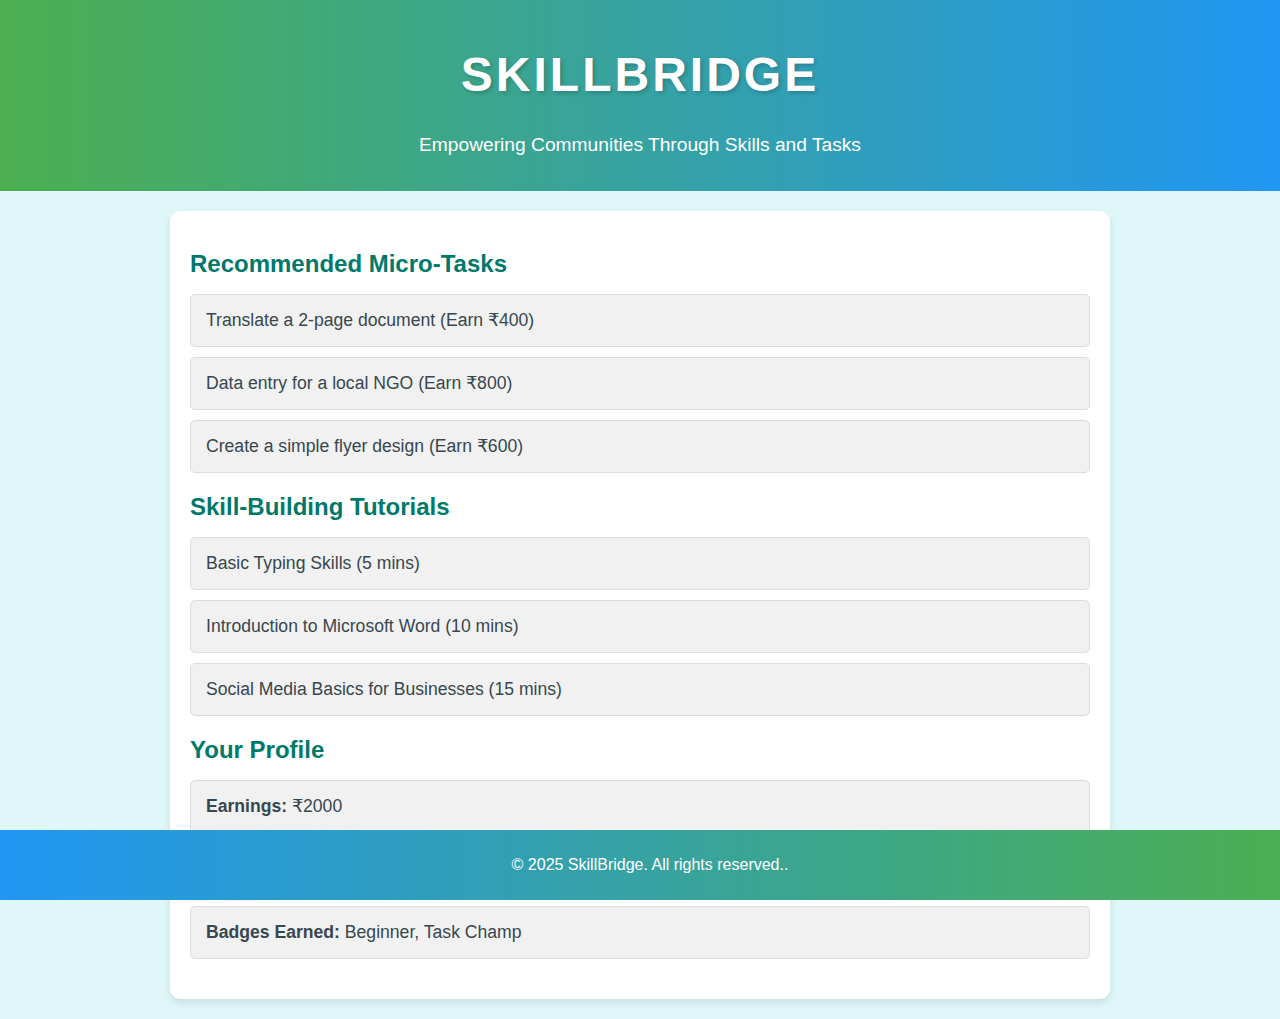
==== sb.html @ 9ab5acec "second commit" ====
<!DOCTYPE html>
<html lang="en">
<head>
    <meta charset="UTF-8">
    <meta name="viewport" content="width=device-width, initial-scale=1.0">
    <title>SkillBridge</title>
    <style>
        body {
            font-family: Helvetica, Arial, sans-serif;
            margin: 0;
            padding: 0;
            background-color: #e0f7fa;
        }
        header {
            background: linear-gradient(90deg, #4CAF50, #2196F3);
            color: white;
            padding: 15px 20px;
            text-align: center;
        }
        header h1 {
            font-size: 3em;
            letter-spacing: 3px;
            text-transform: uppercase;
            font-weight: bold;
            text-shadow: 2px 2px 4px rgba(0, 0, 0, 0.2);
        }
        header p {
            font-size: 1.2em;
        }
        .container {
            max-width: 900px;
            margin: 20px auto;
            padding: 20px;
            background: white;
            border-radius: 10px;
            box-shadow: 0 4px 8px rgba(0, 0, 0, 0.1);
        }
        .section {
            margin-bottom: 20px;
        }
        .section h2 {
            margin-bottom: 10px;
            color: #00796B;
            font-weight: bold;
        }
        .task-list, .skills-list, .profile-info {
            list-style-type: none;
            padding: 0;
        }
        .task-list li, .skills-list li, .profile-info li {
            margin: 10px 0;
            padding: 15px;
            background: #f1f1f1;
            border: 1px solid #ddd;
            border-radius: 5px;
            font-size: 1.1em;
            color: #37474F;
        }
        footer {
            text-align: center;
            padding: 10px;
            background: linear-gradient(90deg, #2196F3, #4CAF50);
            color: white;
            position: fixed;
            bottom: 0;
            width: 100%;
            font-size: 1em;
        }
    </style>
</head>
<body>
    <header>
        <h1>SkillBridge</h1>
        <p>Empowering Communities Through Skills and Tasks</p>
    </header>

    <div class="container">
        <div class="section">
            <h2>Recommended Micro-Tasks</h2>
            <ul class="task-list">
                <li>Translate a 2-page document (Earn ₹400)</li>
                <li>Data entry for a local NGO (Earn ₹800)</li>
                <li>Create a simple flyer design (Earn ₹600)</li>
            </ul>
        </div>

        <div class="section">
            <h2>Skill-Building Tutorials</h2>
            <ul class="skills-list">
                <li>Basic Typing Skills (5 mins)</li>
                <li>Introduction to Microsoft Word (10 mins)</li>
                <li>Social Media Basics for Businesses (15 mins)</li>
            </ul>
        </div>

        <div class="section">
            <h2>Your Profile</h2>
            <ul class="profile-info">
                <li><strong>Earnings:</strong> ₹2000</li>
                <li><strong>Completed Tasks:</strong> 3</li>
                <li><strong>Badges Earned:</strong> Beginner, Task Champ</li>
            </ul>
        </div>
    </div>

    <footer>
        <p>&copy; 2025 SkillBridge. All rights reserved..</p>
    </footer>
</body>
</html>
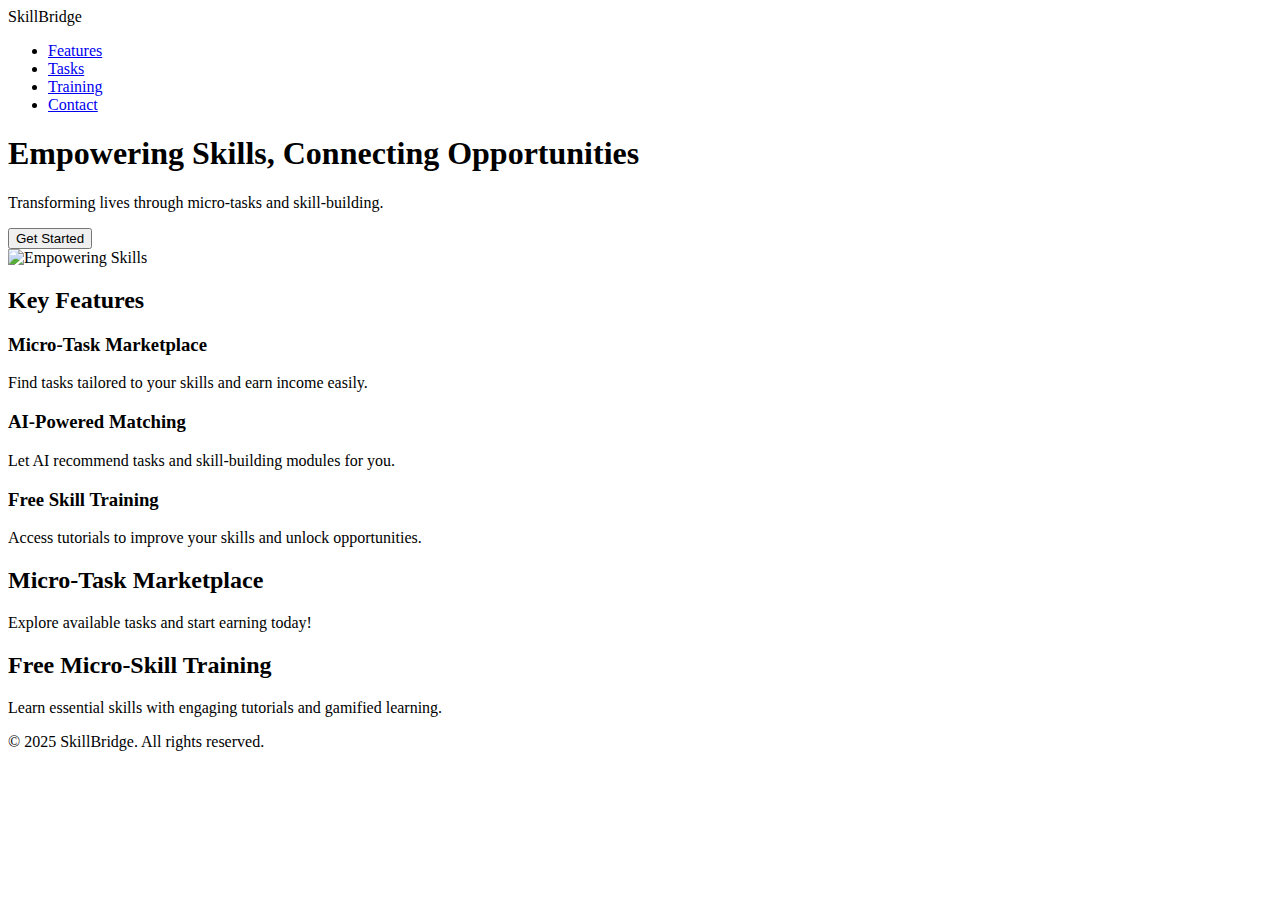
==== commit 6cd64078: "pushing html" ====
--- a/sb.html
+++ b/sb.html
@@ -1,110 +1,70 @@
 <!DOCTYPE html>
 <html lang="en">
 <head>
-    <meta charset="UTF-8">
-    <meta name="viewport" content="width=device-width, initial-scale=1.0">
-    <title>SkillBridge</title>
-    <style>
-        body {
-            font-family: Helvetica, Arial, sans-serif;
-            margin: 0;
-            padding: 0;
-            background-color: #e0f7fa;
-        }
-        header {
-            background: linear-gradient(90deg, #4CAF50, #2196F3);
-            color: white;
-            padding: 15px 20px;
-            text-align: center;
-        }
-        header h1 {
-            font-size: 3em;
-            letter-spacing: 3px;
-            text-transform: uppercase;
-            font-weight: bold;
-            text-shadow: 2px 2px 4px rgba(0, 0, 0, 0.2);
-        }
-        header p {
-            font-size: 1.2em;
-        }
-        .container {
-            max-width: 900px;
-            margin: 20px auto;
-            padding: 20px;
-            background: white;
-            border-radius: 10px;
-            box-shadow: 0 4px 8px rgba(0, 0, 0, 0.1);
-        }
-        .section {
-            margin-bottom: 20px;
-        }
-        .section h2 {
-            margin-bottom: 10px;
-            color: #00796B;
-            font-weight: bold;
-        }
-        .task-list, .skills-list, .profile-info {
-            list-style-type: none;
-            padding: 0;
-        }
-        .task-list li, .skills-list li, .profile-info li {
-            margin: 10px 0;
-            padding: 15px;
-            background: #f1f1f1;
-            border: 1px solid #ddd;
-            border-radius: 5px;
-            font-size: 1.1em;
-            color: #37474F;
-        }
-        footer {
-            text-align: center;
-            padding: 10px;
-            background: linear-gradient(90deg, #2196F3, #4CAF50);
-            color: white;
-            position: fixed;
-            bottom: 0;
-            width: 100%;
-            font-size: 1em;
-        }
-    </style>
+  <meta charset="UTF-8">
+  <meta name="viewport" content="width=device-width, initial-scale=1.0">
+  <title>SkillBridge - Empowering Skills, Connecting Opportunities</title>
+  <link rel="stylesheet" href="styles.css">
+  <link href="https://fonts.googleapis.com/css2?family=Roboto:wght@400;500;700&display=swap" rel="stylesheet">
 </head>
 <body>
-    <header>
-        <h1>SkillBridge</h1>
-        <p>Empowering Communities Through Skills and Tasks</p>
-    </header>
+  <header>
+    <nav>
+      <div class="logo">SkillBridge</div>
+      <ul class="nav-links">
+        <li><a href="#features">Features</a></li>
+        <li><a href="#tasks">Tasks</a></li>
+        <li><a href="#training">Training</a></li>
+        <li><a href="#contact">Contact</a></li>
+      </ul>
+    </nav>
+  </header>
 
-    <div class="container">
-        <div class="section">
-            <h2>Recommended Micro-Tasks</h2>
-            <ul class="task-list">
-                <li>Translate a 2-page document (Earn ₹400)</li>
-                <li>Data entry for a local NGO (Earn ₹800)</li>
-                <li>Create a simple flyer design (Earn ₹600)</li>
-            </ul>
-        </div>
+  <section id="hero">
+    <div class="hero-content">
+      <h1>Empowering Skills, Connecting Opportunities</h1>
+      <p>Transforming lives through micro-tasks and skill-building.</p>
+      <button id="get-started">Get Started</button>
+    </div>
+    <div class="hero-image">
+      <img src="hero-image-placeholder.jpg" alt="Empowering Skills">
+    </div>
+  </section>
 
-        <div class="section">
-            <h2>Skill-Building Tutorials</h2>
-            <ul class="skills-list">
-                <li>Basic Typing Skills (5 mins)</li>
-                <li>Introduction to Microsoft Word (10 mins)</li>
-                <li>Social Media Basics for Businesses (15 mins)</li>
-            </ul>
-        </div>
+  <section id="features" class="section">
+    <h2>Key Features</h2>
+    <div class="feature-grid">
+      <div class="feature-item">
+        <h3>Micro-Task Marketplace</h3>
+        <p>Find tasks tailored to your skills and earn income easily.</p>
+      </div>
+      <div class="feature-item">
+        <h3>AI-Powered Matching</h3>
+        <p>Let AI recommend tasks and skill-building modules for you.</p>
+      </div>
+      <div class="feature-item">
+        <h3>Free Skill Training</h3>
+        <p>Access tutorials to improve your skills and unlock opportunities.</p>
+      </div>
+    </div>
+  </section>
 
-        <div class="section">
-            <h2>Your Profile</h2>
-            <ul class="profile-info">
-                <li><strong>Earnings:</strong> ₹2000</li>
-                <li><strong>Completed Tasks:</strong> 3</li>
-                <li><strong>Badges Earned:</strong> Beginner, Task Champ</li>
-            </ul>
-        </div>
+  <section id="tasks" class="section">
+    <h2>Micro-Task Marketplace</h2>
+    <p>Explore available tasks and start earning today!</p>
+  </section>
+
+  <section id="training" class="section">
+    <h2>Free Micro-Skill Training</h2>
+    <p>Learn essential skills with engaging tutorials and gamified learning.</p>
+  </section>
+
+  <footer>
+    <div class="footer-content">
+      <p>&copy; 2025 SkillBridge. All rights reserved.</p>
     </div>
+  </footer>
 
-    <footer>
-        <p>&copy; 2025 SkillBridge. All rights reserved..</p>
-    </footer>
+  <script src="script.js"></script>
 </body>
 </html>
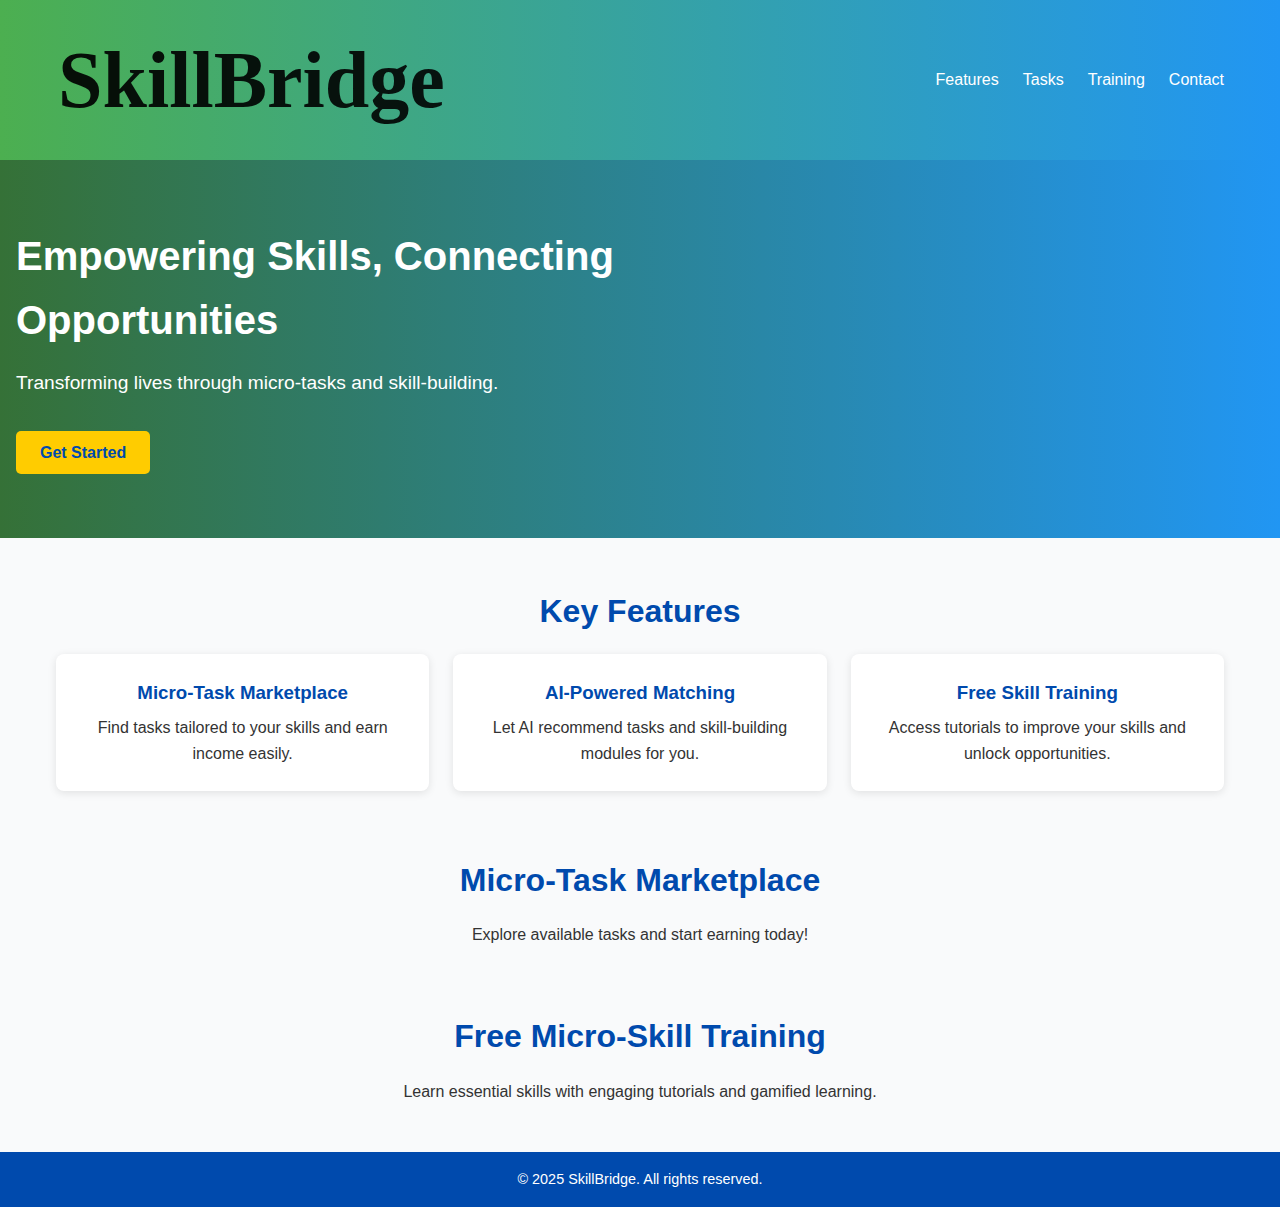
==== commit bbe9a470: "Update sb.html" ====
--- a/sb.html
+++ b/sb.html
@@ -5,7 +5,26 @@
   <meta name="viewport" content="width=device-width, initial-scale=1.0">
   <title>SkillBridge - Empowering Skills, Connecting Opportunities</title>
   <link rel="stylesheet" href="styles.css">
-  <link href="https://fonts.googleapis.com/css2?family=Roboto:wght@400;500;700&display=swap" rel="stylesheet">
+  <style>
+    /* Apply Copperplate font globally */
+    body {
+      font-family: 'Lucida Console', 'Roboto', sans-serif;
+    }
+
+    header .logo {
+      font-family: 'Tahoma', serif;
+      font-size: 5rem;
+      font-weight: bold;
+      background: linear-gradient(90deg, #000000ea, #000000e2);
+      -webkit-background-clip: text;
+      -webkit-text-fill-color: transparent;
+      background-clip: text;
+    }
+
+    h1, h2, h3, p, button {
+      font-family: 'Helvetica', 'Roboto', sans-serif;
+    }
+  </style>
 </head>
 <body>
   <header>
@@ -25,9 +44,6 @@
       <h1>Empowering Skills, Connecting Opportunities</h1>
       <p>Transforming lives through micro-tasks and skill-building.</p>
       <button id="get-started">Get Started</button>
-    </div>
-    <div class="hero-image">
-      <img src="hero-image-placeholder.jpg" alt="Empowering Skills">
     </div>
   </section>
 
--- a/styles.css
+++ b/styles.css
@@ -0,0 +1,145 @@
+/* General Reset */
+* {
+    margin: 0;
+    padding: 0;
+    box-sizing: border-box;
+  }
+  
+  body {
+    font-family: 'Roboto', sans-serif;
+    color: #333;
+    background-color: #f9fafb;
+    line-height: 1.6;
+  }
+  
+  /* Header */
+  header {
+    background: linear-gradient(90deg, #4CAF50, #2196F3);
+    padding: 1rem 0;
+  }
+  
+  header nav {
+    max-width: 1200px;
+    margin: 0 auto;
+    display: flex;
+    justify-content: space-between;
+    align-items: center;
+    padding: 0 1rem;
+  }
+  
+  header .logo {
+    color: #fff;
+    font-size: 3rem;
+    font-weight: bold;
+    margin-left: 2px;
+  }
+  
+  header .nav-links {
+    list-style: none;
+    display: flex;
+  }
+  
+  header .nav-links li {
+    margin-left: 1.5rem;
+  }
+  
+  header .nav-links a {
+    text-decoration: none;
+    color: #fff;
+    font-weight: 500;
+    transition: color 0.3s ease;
+  }
+  
+  header .nav-links a:hover {
+    color: #ffcc00;
+  }
+  
+  /* Hero Section */
+  #hero {
+    display: flex;
+    align-items: center;
+    justify-content: space-between;
+    padding: 4rem 1rem;
+    background: linear-gradient(90deg, #357137, #2196F3);
+    color: #fff;
+  }
+  
+  #hero .hero-content {
+    max-width: 50%;
+  }
+  
+  #hero h1 {
+    font-size: 2.5rem;
+    margin-bottom: 1rem;
+  }
+  
+  #hero p {
+    font-size: 1.2rem;
+    margin-bottom: 2rem;
+  }
+  
+  #hero button {
+    background-color: #ffcc00;
+    color: #004aad;
+    border: none;
+    padding: 0.8rem 1.5rem;
+    font-size: 1rem;
+    font-weight: bold;
+    border-radius: 5px;
+    cursor: pointer;
+    transition: background 0.3s ease;
+  }
+  
+  #hero button:hover {
+    background-color: #ffd633;
+  }
+  
+  #hero .hero-image img {
+    max-width: 100%;
+    border-radius: 10px;
+  }
+  
+  /* Section Styling */
+  .section {
+    max-width: 1200px;
+    margin: 2rem auto;
+    padding: 1rem;
+    text-align: center;
+  }
+  
+  .section h2 {
+    font-size: 2rem;
+    color: #004aad;
+    margin-bottom: 1rem;
+  }
+  
+  .feature-grid {
+    display: grid;
+    grid-template-columns: repeat(auto-fit, minmax(300px, 1fr));
+    gap: 1.5rem;
+  }
+  
+  .feature-item {
+    background: #fff;
+    padding: 1.5rem;
+    border-radius: 8px;
+    box-shadow: 0 2px 8px rgba(0, 0, 0, 0.1);
+  }
+  
+  .feature-item h3 {
+    color: #004aad;
+    margin-bottom: 0.5rem;
+  }
+  
+  /* Footer */
+  footer {
+    background-color: #004aad;
+    color: #fff;
+    padding: 1rem 0;
+    text-align: center;
+  }
+  
+  footer p {
+    font-size: 0.9rem;
+  }
+  
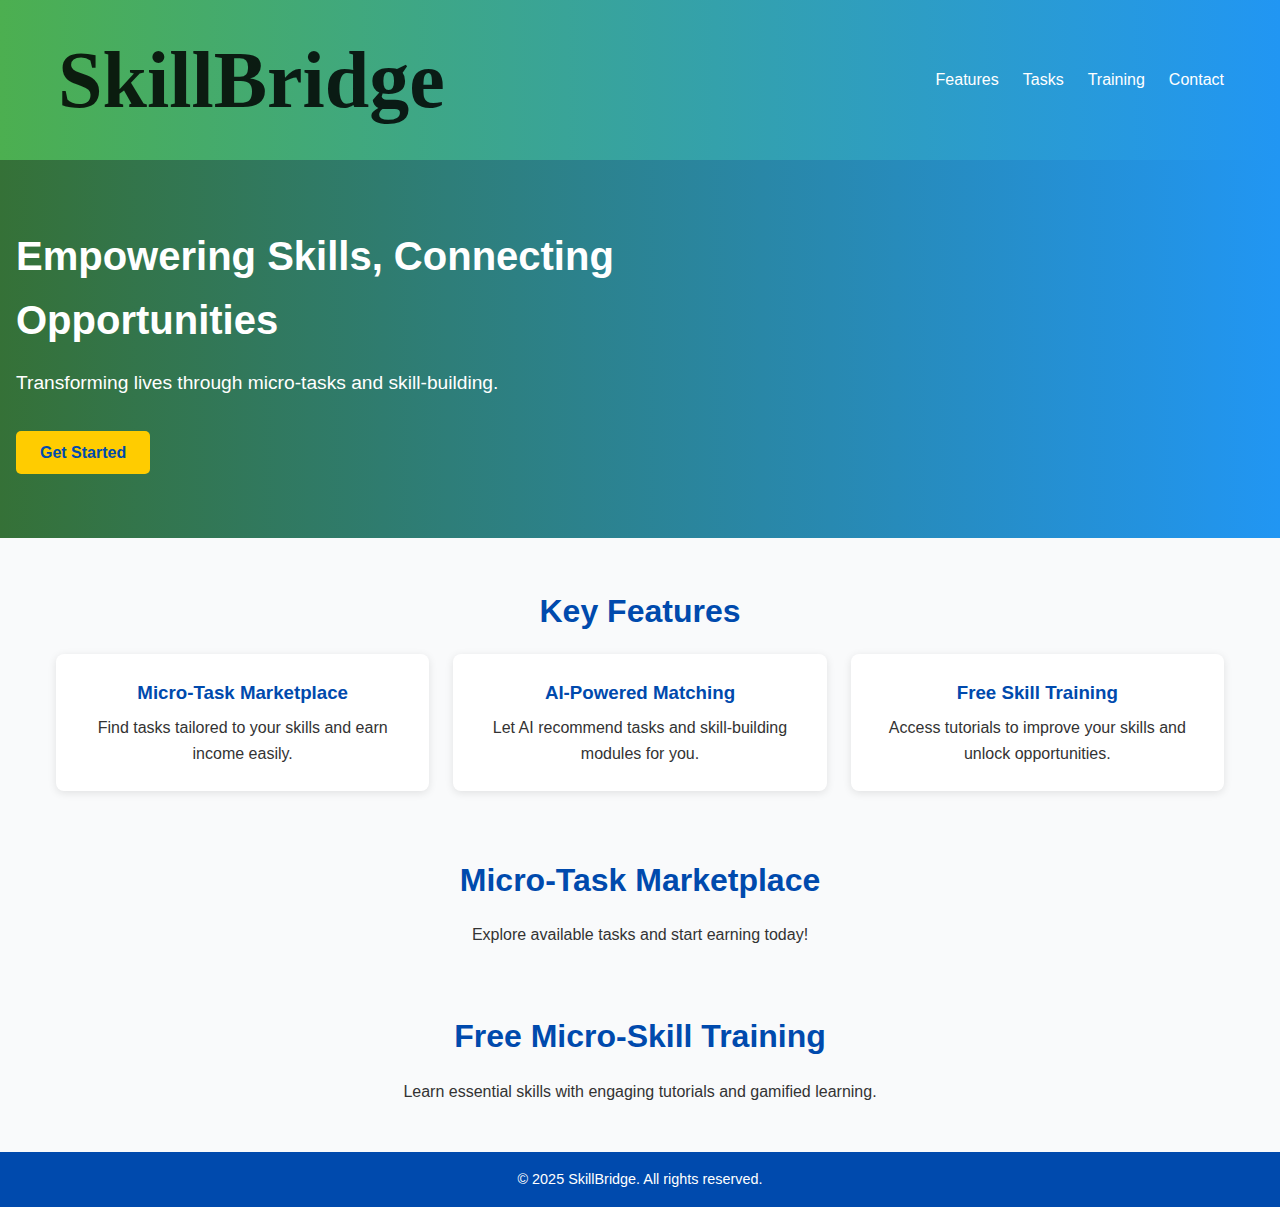
==== commit ea6495c5: "Update sb.html" ====
--- a/sb.html
+++ b/sb.html
@@ -15,7 +15,7 @@
       font-family: 'Tahoma', serif;
       font-size: 5rem;
       font-weight: bold;
-      background: linear-gradient(90deg, #000000ea, #000000e2);
+      background: linear-gradient(90deg, #000000d6, #000000d6);
       -webkit-background-clip: text;
       -webkit-text-fill-color: transparent;
       background-clip: text;
--- a/styles.css
+++ b/styles.css
@@ -1,145 +1,217 @@
 /* General Reset */
 * {
-    margin: 0;
-    padding: 0;
-    box-sizing: border-box;
-  }
-  
-  body {
-    font-family: 'Roboto', sans-serif;
-    color: #333;
-    background-color: #f9fafb;
-    line-height: 1.6;
-  }
-  
-  /* Header */
-  header {
-    background: linear-gradient(90deg, #4CAF50, #2196F3);
-    padding: 1rem 0;
-  }
-  
+  margin: 0;
+  padding: 0;
+  box-sizing: border-box;
+}
+
+body {
+  font-family: 'Roboto', sans-serif;
+  color: #333;
+  background-color: #f9fafb;
+  line-height: 1.6;
+}
+
+/* Header */
+header {
+  background: linear-gradient(90deg, #4CAF50, #2196F3);
+  padding: 1rem 0;
+}
+
+header nav {
+  max-width: 1200px;
+  margin: 0 auto;
+  display: flex;
+  justify-content: space-between;
+  align-items: center;
+  padding: 0 1rem;
+}
+
+header .logo {
+  color: #fff;
+  font-size: 3rem;
+  font-weight: bold;
+  margin-left: 2px;
+}
+
+header .nav-links {
+  list-style: none;
+  display: flex;
+}
+
+header .nav-links li {
+  margin-left: 1.5rem;
+}
+
+header .nav-links a {
+  text-decoration: none;
+  color: #fff;
+  font-weight: 500;
+  transition: color 0.3s ease;
+}
+
+header .nav-links a:hover {
+  color: #ffcc00;
+}
+
+/* Mobile Navigation */
+@media (max-width: 768px) {
   header nav {
-    max-width: 1200px;
-    margin: 0 auto;
-    display: flex;
-    justify-content: space-between;
-    align-items: center;
-    padding: 0 1rem;
-  }
-  
-  header .logo {
-    color: #fff;
-    font-size: 3rem;
-    font-weight: bold;
-    margin-left: 2px;
-  }
-  
+    flex-direction: column;
+    align-items: flex-start;
+  }
+
   header .nav-links {
-    list-style: none;
-    display: flex;
-  }
-  
+    flex-direction: column;
+    width: 100%;
+  }
+
   header .nav-links li {
-    margin-left: 1.5rem;
-  }
-  
-  header .nav-links a {
-    text-decoration: none;
-    color: #fff;
-    font-weight: 500;
-    transition: color 0.3s ease;
-  }
-  
-  header .nav-links a:hover {
-    color: #ffcc00;
-  }
-  
-  /* Hero Section */
+    margin-left: 0;
+    margin-bottom: 1rem;
+  }
+}
+
+/* Hero Section */
+#hero {
+  display: flex;
+  align-items: center;
+  justify-content: space-between;
+  padding: 4rem 1rem;
+  background: linear-gradient(90deg, #357137, #2196F3);
+  color: #fff;
+}
+
+#hero .hero-content {
+  max-width: 50%;
+}
+
+#hero h1 {
+  font-size: 2.5rem;
+  margin-bottom: 1rem;
+}
+
+#hero p {
+  font-size: 1.2rem;
+  margin-bottom: 2rem;
+}
+
+#hero button {
+  background-color: #ffcc00;
+  color: #004aad;
+  border: none;
+  padding: 0.8rem 1.5rem;
+  font-size: 1rem;
+  font-weight: bold;
+  border-radius: 5px;
+  cursor: pointer;
+  transition: background 0.3s ease;
+}
+
+#hero button:hover {
+  background-color: #ffd633;
+}
+
+#hero .hero-image img {
+  max-width: 100%;
+  border-radius: 10px;
+  box-shadow: 0 4px 12px rgba(0, 0, 0, 0.2);
+}
+
+@media (max-width: 768px) {
   #hero {
-    display: flex;
-    align-items: center;
-    justify-content: space-between;
-    padding: 4rem 1rem;
-    background: linear-gradient(90deg, #357137, #2196F3);
-    color: #fff;
-  }
-  
+    flex-direction: column;
+    text-align: center;
+  }
+
   #hero .hero-content {
-    max-width: 50%;
-  }
-  
-  #hero h1 {
-    font-size: 2.5rem;
-    margin-bottom: 1rem;
-  }
-  
-  #hero p {
-    font-size: 1.2rem;
+    max-width: 100%;
     margin-bottom: 2rem;
   }
-  
-  #hero button {
-    background-color: #ffcc00;
-    color: #004aad;
-    border: none;
-    padding: 0.8rem 1.5rem;
-    font-size: 1rem;
-    font-weight: bold;
-    border-radius: 5px;
-    cursor: pointer;
-    transition: background 0.3s ease;
-  }
-  
-  #hero button:hover {
-    background-color: #ffd633;
-  }
-  
-  #hero .hero-image img {
-    max-width: 100%;
-    border-radius: 10px;
-  }
-  
-  /* Section Styling */
-  .section {
-    max-width: 1200px;
-    margin: 2rem auto;
-    padding: 1rem;
-    text-align: center;
-  }
-  
-  .section h2 {
-    font-size: 2rem;
-    color: #004aad;
-    margin-bottom: 1rem;
-  }
-  
-  .feature-grid {
-    display: grid;
-    grid-template-columns: repeat(auto-fit, minmax(300px, 1fr));
-    gap: 1.5rem;
-  }
-  
-  .feature-item {
-    background: #fff;
-    padding: 1.5rem;
-    border-radius: 8px;
-    box-shadow: 0 2px 8px rgba(0, 0, 0, 0.1);
-  }
-  
-  .feature-item h3 {
-    color: #004aad;
-    margin-bottom: 0.5rem;
-  }
-  
-  /* Footer */
-  footer {
-    background-color: #004aad;
-    color: #fff;
-    padding: 1rem 0;
-    text-align: center;
-  }
-  
-  footer p {
-    font-size: 0.9rem;
-  }
-  
+
+  #hero .hero-image {
+    display: none;
+  }
+}
+
+/* Section Styling */
+.section {
+  max-width: 1200px;
+  margin: 2rem auto;
+  padding: 1rem;
+  text-align: center;
+}
+
+.section h2 {
+  font-size: 2rem;
+  color: #004aad;
+  margin-bottom: 1rem;
+}
+
+.feature-grid {
+  display: grid;
+  grid-template-columns: repeat(auto-fit, minmax(300px, 1fr));
+  gap: 1.5rem;
+}
+
+.feature-item {
+  background: #fff;
+  padding: 1.5rem;
+  border-radius: 8px;
+  box-shadow: 0 2px 8px rgba(0, 0, 0, 0.1);
+  transition: transform 0.3s ease, box-shadow 0.3s ease;
+}
+
+.feature-item:hover {
+  transform: translateY(-5px);
+  box-shadow: 0 4px 12px rgba(0, 0, 0, 0.15);
+}
+
+.feature-item h3 {
+  color: #004aad;
+  margin-bottom: 0.5rem;
+}
+
+/* Footer */
+footer {
+  background-color: #004aad;
+  color: #fff;
+  padding: 1rem 0;
+  text-align: center;
+}
+
+footer p {
+  font-size: 0.9rem;
+}
+
+/* Accessibility Enhancements */
+a:focus {
+  outline: 3px solid #ffcc00;
+  outline-offset: 2px;
+}
+
+button:focus {
+  outline: 3px solid #004aad;
+}
+
+/* Smooth Scrolling */
+html {
+  scroll-behavior: smooth;
+}
+
+/* Additional Styling */
+.button-secondary {
+  background-color: #004aad;
+  color: #fff;
+  border: none;
+  padding: 0.8rem 1.5rem;
+  font-size: 1rem;
+  font-weight: bold;
+  border-radius: 5px;
+  cursor: pointer;
+  transition: background 0.3s ease;
+}
+
+.button-secondary:hover {
+  background-color: #003480;
+}
